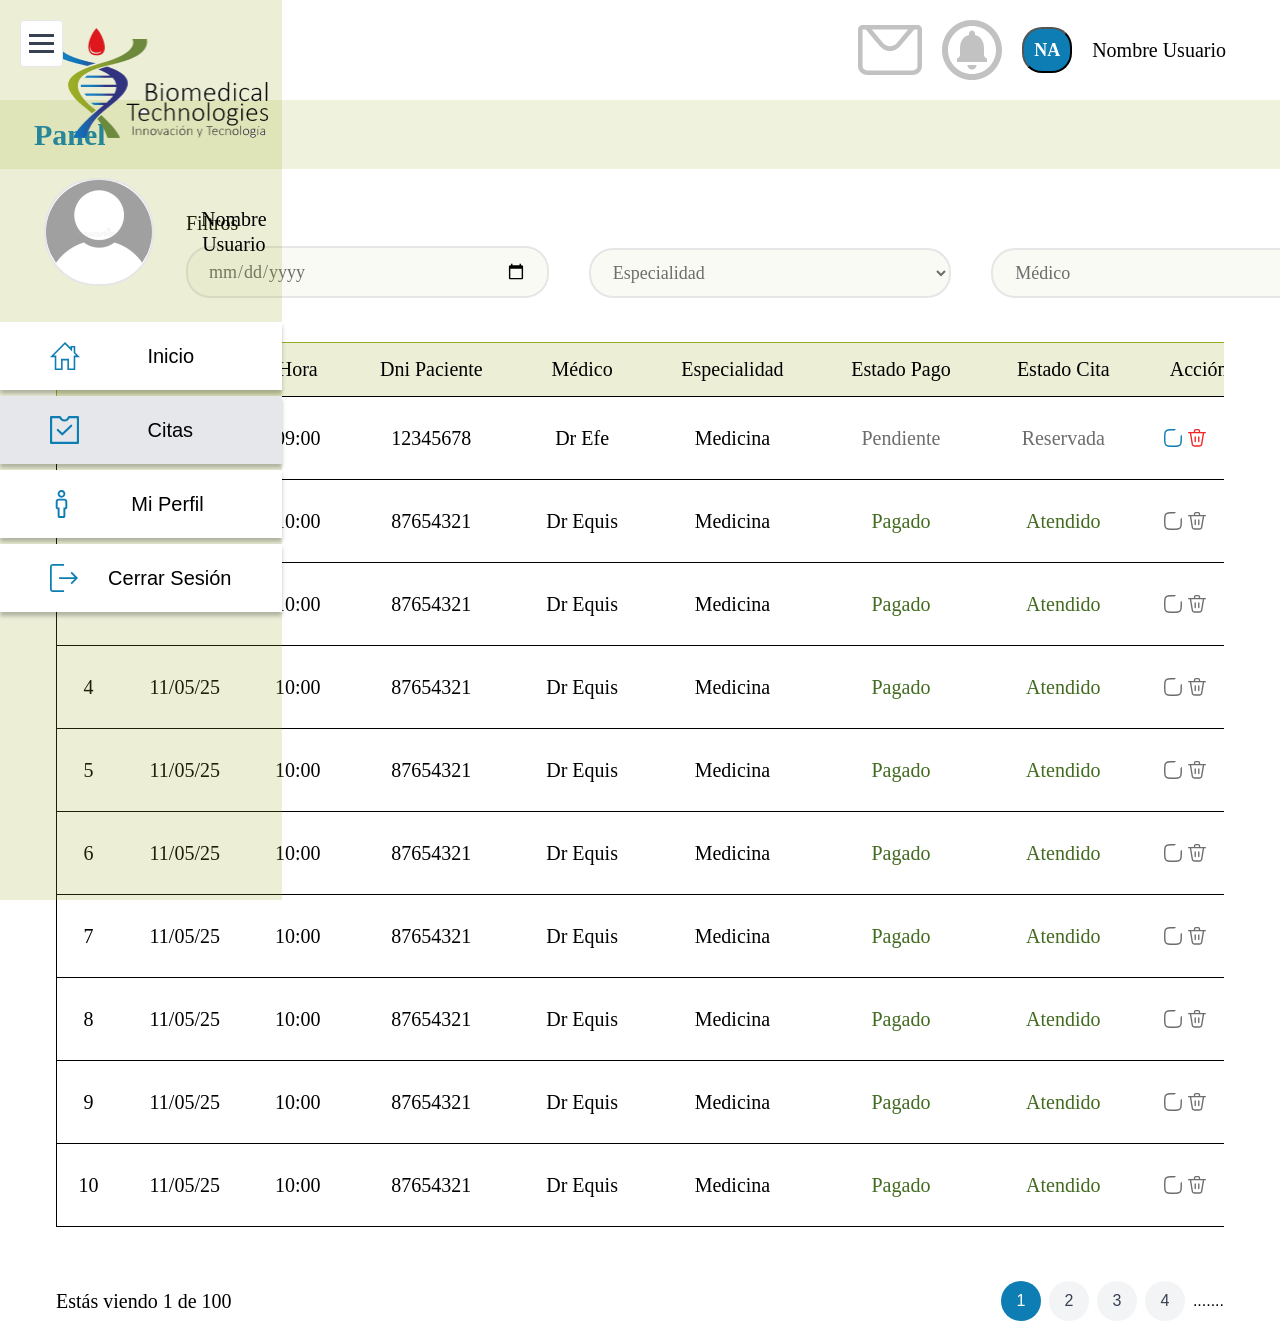
==== paginasUsu/PortalUsuCitas.html @ 6e6fc08c "sistemaweb" ====
<!DOCTYPE html>
<html lang="es">
<head>
  <meta charset="UTF-8" />
  <meta name="viewport" content="width=device-width, initial-scale=1.0" />
  <title>Citas</title>
  <meta name="description" content="Administra citas médicas de manera eficiente con nuestro completo panel. 
  Filtra por fecha, especialidad y médico. Visualiza estado de la cita, información de pago y toma acciones." />
  <meta name="keywords" content="citas médicas, panel de salud, gestión de citas, tecnologías biomédicas, 
  programación de pacientes" />
  
  <!-- Open Graph / Facebook -->
  <meta property="og:type" content="website" />
  <meta property="og:title" content="Panel de Citas" />
  <meta property="og:description" content="Administra citas médicas de manera eficiente con nuestro completo panel. Filtra por fecha, especialidad y médico." />
  
  <link rel="stylesheet" href="../main.css" />
  <script type="module" src="https://static.rocket.new/rocket-web.js?_cfg=https%3A%2F%2Fnikolsap9253back.builtwithrocket.new&_be=https%3A%2F%2Fapplication.rocket.new&_v=0.1.8"></script>
</head>
<body>

  <div class="hamburger" onclick="toggleSidebar()">
    <span></span>
    <span></span>
    <span></span>
  </div>
  
  <div class="main-container">

    <!-- Barra lateral izquierda -->
    <aside class="sidebar" id="sidebar">
      <div class="sidebar-header">
        <div class="logo-container">
          <img src="../assets/images/img_sidebar_logo.png" alt="Logo Tecnologías Biomédicas" class="logo" />
          <img src="../assets/images/img_vector.svg" alt="Alternar menú" class="menu-toggle" onclick="toggleSidebar()" />
        </div>
        
        <div class="user-profile">
          <div class="profile-image-container">
            <img src="../assets/images/img_doctor_1.png" alt="Foto de perfil de usuario" class="profile-image" />
          </div>
          <span class="profile-name">Nombre Usuario</span>
        </div>
      </div>
      
      <nav class="sidebar-menu" role="navigation">
        
        <a href="PortalUsuInicio.html" class="menu-item" class="menu-item" role="menuitem">
          <img src="../assets/images/img_vector_light_blue_800.svg" alt="Icono inicio" class="menu-icon" />
          <span class="menu-text">Inicio</span>
        </a>

        <a href="PortalUsuCitas.html" class="menu-item active" role="menuitem">
          <img src="../assets/images/img_group.svg" alt="Icono citas" class="menu-icon" />
          <span class="menu-text">Citas</span>
        </a>
  
        <a href="UsuarioPerfil.html" class="menu-item" role="menuitem">
          <img src="../assets/images/img_vector_light_blue_800_30x12.svg" alt="Icono perfil" class="menu-icon" />
          <span class="menu-text">Mi Perfil</span>
        </a>

        <a href="index.html" class="menu-item" role="menuitem">
          <img src="../assets/images/img_vector_light_blue_800_22x22.svg" alt="Icono cerrar sesión" class="menu-icon" />
          <span class="menu-text">Cerrar Sesión</span>
        </a>
      </nav>
    </aside>
    
    <!-- Encabezado con notificaciones -->
    <main class="main-content">
      <header class="header">
        <div class="header-actions">
          <div class="notification-icon">
            <img src="../assets/images/img_vector_gray_400.svg" alt="Notificaciones" class="notification-badge" />
          </div>
          <img src="../assets/images/img_vector_gray_400_60x60.svg" alt="Configuración" class="settings-icon" />
          <button class="user-avatar">NA</button>
          <span class="user-name">Nombre Usuario</span>
        </div>
      </header>
      
      <button class="dashboard-title">Panel</button>
      
      <section class="content-section">

        <div class="filters-container">
          <div class="filter-group">
            <label class="filter-label">Filtros</label>
            <input type="date" class="filter-input" placeholder="Fecha" />
          </div>
          
          <div class="dropdown">
            <select class="dropdown-input">
              <option value>Especialidad</option>
              <option value="medicina">Medicina</option>
              <option value="cardiologia">Cardiología</option>
              <option value="neurologia">Neurología</option>
            </select>
          </div>
          
          <div class="dropdown">
            <select class="dropdown-input">
              <option value>Médico</option>
              <option value="dr-efe">Dr Efe</option>
              <option value="dr-equis">Dr Equis</option>
            </select>
          </div>
        </div>
        
        <!-- Tabla de citas -->
        <div class="table-container">

          <table class="appointments-table" role="table">
            <thead class="table-header">
              <tr>
                <th>#</th>
                <th>Fecha</th>
                <th>Hora</th>
                <th>Dni Paciente</th>
                <th>Médico</th>
                <th>Especialidad</th>
                <th>Estado Pago</th>
                <th>Estado Cita</th>
                <th>Acción</th>
              </tr>
            </thead>
            <tbody>

              <tr class="table-row">
                <td class="table-cell">1</td>
                <td class="table-cell">10/05/25</td>
                <td class="table-cell">09:00</td>
                <td class="table-cell">12345678</td>
                <td class="table-cell">Dr Efe</td>
                <td class="table-cell">Medicina</td>
                <td class="table-cell status-pending">Pendiente</td>
                <td class="table-cell status-pending">Reservada</td>
                <td class="table-cell">
                  <div class="action-buttons">
                    <img src="../assets/images/img_vector_light_blue_800_18x18.svg" alt="Editar cita" class="action-icon" />
                    <img src="../assets/images/img_vector_red_600.svg" alt="Eliminar cita" class="action-icon" />
                  </div>
                </td>
              </tr>
              
              <tr class="table-row">
                <td class="table-cell">2</td>
                <td class="table-cell">11/05/25</td>
                <td class="table-cell">10:00</td>
                <td class="table-cell">87654321</td>
                <td class="table-cell">Dr Equis</td>
                <td class="table-cell">Medicina</td>
                <td class="table-cell status-paid">Pagado</td>
                <td class="table-cell status-attended">Atendido</td>
                <td class="table-cell">
                  <div class="action-buttons">
                    <img src="../assets/images/img_vector_gray_600_18x18.svg" alt="Ver cita" class="action-icon" />
                    <img src="../assets/images/img_vector_18x18.svg" alt="Imprimir cita" class="action-icon" />
                  </div>
                </td>
              </tr>

              <tr class="table-row">
                <td class="table-cell">3</td>
                <td class="table-cell">11/05/25</td>
                <td class="table-cell">10:00</td>
                <td class="table-cell">87654321</td>
                <td class="table-cell">Dr Equis</td>
                <td class="table-cell">Medicina</td>
                <td class="table-cell status-paid">Pagado</td>
                <td class="table-cell status-attended">Atendido</td>
                <td class="table-cell">
                  <div class="action-buttons">
                    <img src="../assets/images/img_vector_gray_600_18x18.svg" alt="Ver cita" class="action-icon" />
                    <img src="../assets/images/img_vector_18x18.svg" alt="Imprimir cita" class="action-icon" />
                  </div>
                </td>
              </tr>

              <tr class="table-row">
                <td class="table-cell">4</td>
                <td class="table-cell">11/05/25</td>
                <td class="table-cell">10:00</td>
                <td class="table-cell">87654321</td>
                <td class="table-cell">Dr Equis</td>
                <td class="table-cell">Medicina</td>
                <td class="table-cell status-paid">Pagado</td>
                <td class="table-cell status-attended">Atendido</td>
                <td class="table-cell">
                  <div class="action-buttons">
                    <img src="../assets/images/img_vector_gray_600_18x18.svg" alt="Ver cita" class="action-icon" />
                    <img src="../assets/images/img_vector_18x18.svg" alt="Imprimir cita" class="action-icon" />
                  </div>
                </td>
              </tr>

              <tr class="table-row">
                <td class="table-cell">5</td>
                <td class="table-cell">11/05/25</td>
                <td class="table-cell">10:00</td>
                <td class="table-cell">87654321</td>
                <td class="table-cell">Dr Equis</td>
                <td class="table-cell">Medicina</td>
                <td class="table-cell status-paid">Pagado</td>
                <td class="table-cell status-attended">Atendido</td>
                <td class="table-cell">
                  <div class="action-buttons">
                    <img src="../assets/images/img_vector_gray_600_18x18.svg" alt="Ver cita" class="action-icon" />
                    <img src="../assets/images/img_vector_18x18.svg" alt="Imprimir cita" class="action-icon" />
                  </div>
                </td>
              </tr>

              <tr class="table-row">
                <td class="table-cell">6</td>
                <td class="table-cell">11/05/25</td>
                <td class="table-cell">10:00</td>
                <td class="table-cell">87654321</td>
                <td class="table-cell">Dr Equis</td>
                <td class="table-cell">Medicina</td>
                <td class="table-cell status-paid">Pagado</td>
                <td class="table-cell status-attended">Atendido</td>
                <td class="table-cell">
                  <div class="action-buttons">
                    <img src="../assets/images/img_vector_gray_600_18x18.svg" alt="Ver cita" class="action-icon" />
                    <img src="../assets/images/img_vector_18x18.svg" alt="Imprimir cita" class="action-icon" />
                  </div>
                </td>
              </tr>

              <tr class="table-row">
                <td class="table-cell">7</td>
                <td class="table-cell">11/05/25</td>
                <td class="table-cell">10:00</td>
                <td class="table-cell">87654321</td>
                <td class="table-cell">Dr Equis</td>
                <td class="table-cell">Medicina</td>
                <td class="table-cell status-paid">Pagado</td>
                <td class="table-cell status-attended">Atendido</td>
                <td class="table-cell">
                  <div class="action-buttons">
                    <img src="../assets/images/img_vector_gray_600_18x18.svg" alt="Ver cita" class="action-icon" />
                    <img src="../assets/images/img_vector_18x18.svg" alt="Imprimir cita" class="action-icon" />
                  </div>
                </td>
              </tr>

              <tr class="table-row">
                <td class="table-cell">8</td>
                <td class="table-cell">11/05/25</td>
                <td class="table-cell">10:00</td>
                <td class="table-cell">87654321</td>
                <td class="table-cell">Dr Equis</td>
                <td class="table-cell">Medicina</td>
                <td class="table-cell status-paid">Pagado</td>
                <td class="table-cell status-attended">Atendido</td>
                <td class="table-cell">
                  <div class="action-buttons">
                    <img src="../assets/images/img_vector_gray_600_18x18.svg" alt="Ver cita" class="action-icon" />
                    <img src="../assets/images/img_vector_18x18.svg" alt="Imprimir cita" class="action-icon" />
                  </div>
                </td>
              </tr>

              <tr class="table-row">
                <td class="table-cell">9</td>
                <td class="table-cell">11/05/25</td>
                <td class="table-cell">10:00</td>
                <td class="table-cell">87654321</td>
                <td class="table-cell">Dr Equis</td>
                <td class="table-cell">Medicina</td>
                <td class="table-cell status-paid">Pagado</td>
                <td class="table-cell status-attended">Atendido</td>
                <td class="table-cell">
                  <div class="action-buttons">
                    <img src="../assets/images/img_vector_gray_600_18x18.svg" alt="Ver cita" class="action-icon" />
                    <img src="../assets/images/img_vector_18x18.svg" alt="Imprimir cita" class="action-icon" />
                  </div>
                </td>
              </tr>

              <tr class="table-row">
                <td class="table-cell">10</td>
                <td class="table-cell">11/05/25</td>
                <td class="table-cell">10:00</td>
                <td class="table-cell">87654321</td>
                <td class="table-cell">Dr Equis</td>
                <td class="table-cell">Medicina</td>
                <td class="table-cell status-paid">Pagado</td>
                <td class="table-cell status-attended">Atendido</td>
                <td class="table-cell">
                  <div class="action-buttons">
                    <img src="../assets/images/img_vector_gray_600_18x18.svg" alt="Ver cita" class="action-icon" />
                    <img src="../assets/images/img_vector_18x18.svg" alt="Imprimir cita" class="action-icon" />
                  </div>
                </td>
              </tr>
            </tbody>
          </table>
        </div>
        
        <!-- Paginación -->
        <div class="pagination">
          <div class="pagination-info">Estás viendo 1 de 100</div>
          <div class="pagination-controls">
            <div class="page-number active">1</div>
            <div class="page-number">2</div>
            <div class="page-number">3</div>
            <div class="page-number">4</div>
            <span>.......</span>
          </div>
        </div>
      </section>
    </main>
  </div>
  
  <script>

    function toggleSidebar() {
      const sidebar = document.getElementById('sidebar');
      sidebar.classList.toggle('open');
    }

    // Make sidebar visible by default on large screens
    if (window.innerWidth >= 1024) {
      document.getElementById('sidebar').classList.add('open');
    }

    // Cerrar barra lateral al hacer clic afuera en móvil
    document.addEventListener('click', function(event) {
      const sidebar = document.getElementById('sidebar');
      const hamburger = document.querySelector('.hamburger');
      
      if (window.innerWidth < 1024 && 
          !sidebar.contains(event.target) && 
          !hamburger.contains(event.target) && 
          sidebar.classList.contains('open')) {
        sidebar.classList.remove('open');
      }
    });
    
    // Manejar clics en los elementos del menú
    document.querySelectorAll('.menu-item').forEach(item => {
      item.addEventListener('click', function() {
        document.querySelectorAll('.menu-item').forEach(i => i.classList.remove('active'));
        this.classList.add('active');
      });
    });
    
    // Manejar clics en la paginación
    document.querySelectorAll('.page-number').forEach(page => {
      page.addEventListener('click', function() {
        document.querySelectorAll('.page-number').forEach(p => p.classList.remove('active'));
        this.classList.add('active');
      });
    });
    
    // Manejar cambios en los filtros
    document.querySelectorAll('.filter-input, .dropdown-input').forEach(filter => {
      filter.addEventListener('change', function() {
        console.log('Filtro cambiado:', this.value);
        // Lógica de filtros aquí
      });
    });
    
    // Manejar clics en botones de acción
    document.querySelectorAll('.action-icon').forEach(icon => {
      icon.addEventListener('click', function(e) {
        e.stopPropagation();
        const action = this.alt.includes('Editar') ? 'editar' : 
                      this.alt.includes('Eliminar') ? 'eliminar' : 
                      this.alt.includes('Ver') ? 'ver' : 'imprimir';
        console.log('Acción clickeada:', action);
        // Lógica de acciones aquí
      });
    });
  </script>
</body>
</html>
---- main.css ----
/* Reset and base styles */
* {
  margin: 0;
  padding: 0;
  box-sizing: border-box;
}

body {
  font-family: Inter, -apple-system, BlinkMacSystemFont, 'Segoe UI', Roboto, sans-serif;
  background-color: #ffffff;
  color: #000000;
  line-height: 1.5;
}

/* Layout components */
.main-container {
  display: flex;
  min-height: 100vh;
  width: 100%;
}

.sidebar {
  width: 22%;
  background-color: rgba(153, 171, 37, 0.19);
  padding-top: 28px;
  display: flex;
  flex-direction: column;
  gap: 36px;
  position: fixed;
  height: auto;
  min-height: 100vh;
  left: -100%;
  transition: left 0.3s ease;
  z-index: 1000;
}

.sidebar.open {
  left: 0;
}

.sidebar-header {
  display: flex;
  flex-direction: column;
  gap: 40px;
  align-items: center;
  width: 100%;
  margin-left: 24px;
  margin-right: 20px;
  padding: 0 20px;
}

/* Mover botón menú */
.logo-section,
.logo-container {
  display: flex;
  justify-content: flex-start;
  align-items: flex-start;
  width: 100%;
  margin-left: 4px;
  gap: 250px;
}

.logo {
  width: 222px;
  height: 110px;
  align-self: center;
}

.menu-icon,
.menu-toggle {
  width: 32px;
  height: 30px;
  cursor: pointer;
}

.menu-toggle {
  display: none;
}

.user-profile {
  display: flex;
  justify-content: center;
  align-items: center;
  gap: 18px;
  width: auto;
  margin-top: 0px;
}

.profile-image-container {
  display: flex;
  justify-content: center;
  align-items: center;
  background-color: #ffffff;
  border: 2px solid #e6e6e6;
  border-radius: 52px;
  width: auto;
}

.profile-image {
  width: 106px;
  height: 104px;
  border-radius: 52px;
}

.profile-name {
  font-size: 20px;
  font-family: Inter;
  font-weight: 400;
  line-height: 25px;
  text-align: center;
  color: #000000;
  margin-left: 10px;
}

.sidebar-menu {
  display: flex;
  flex-direction: column;
  gap: 6px;
  width: 100%;
  margin-top: 0px;
}

.menu-item {
  display: flex;
  justify-content: space-between;
  align-items: center;
  width: 100%;
  background-color: #ffffff;
  padding: 20px;
  box-shadow: 0px 4px 4px rgba(0, 0, 0, 0.25);
  text-decoration: none;
  color: inherit;
  cursor: pointer;
  transition: background-color 0.3s ease;
}

.menu-item:nth-child(2),
.menu-item:nth-child(4) {
  padding: 22px;
}

.menu-item:hover {
  background-color: #f3f4f6;
  transform: translateX(4px);
  transition: all 0.3s ease;
}

.menu-item.active {
  background-color: #e5e7eb;
}

.menu-icon-prefix {
  margin-left: 30px;
}

.menu-icon-prefix.profile {
  margin-left: 36px;
}

.menu-icon-prefix.logout {
  margin-left: 28px;
}

.menu-icon {
  width: 30px;
  height: 28px;
  margin-left: 30px;
}

.menu-text {
  font-size: 20px;
  font-family: Inter;
  font-weight: 400;
  line-height: 25px;
  text-align: center;
  color: #000000;
  margin-right: 116px;
}

/* === Centrar los iconos y textos del menú lateral === */
.sidebar-menu .menu-item {
  display: flex;
  /* elige uno de estos dos según quieras icono arriba o a la izquierda */
  /* flex-direction: column;   /* icono arriba, texto abajo */
  flex-direction: row;          /* icono izquierda, texto derecha */
  justify-content: center;      /* centra horizontalmente todo */
  align-items: center;          /* centra verticalmente */
  text-align: center;
  gap: 0px;                     /* espacio entre icono y texto */
  padding: 20px;
}

.sidebar-menu .menu-item .menu-icon {
  margin: 60;                    /* elimina márgenes fijos */
  width: 30px;
  height: 28px;
}

.sidebar-menu .menu-item .menu-text {
  margin: 0;                    /* elimina los margin-right */
  font-size: 20px;
  font-family: Inter, sans-serif;
  font-weight: 400;
  line-height: 25px;
  text-align: center;
  color: #000000;
  display: block;
  width: 100%;
}

.menu-text.profile {
  margin-right: 108px;
}

.menu-text.logout {
  margin-right: 80px;
}

.main-content {
  display: flex;
  flex-direction: column;
  width: 100%;
  flex: 1;
  margin-left: 0;
}

.header {
  display: flex;
  justify-content: flex-end;
  align-items: center;
  width: 100%;
  padding: 20px 54px;
}

.header-actions,
.header-right {
  display: flex;
  gap: 20px;
  justify-content: flex-end;
  align-items: center;
}

.notification-icon {
  display: flex;
  justify-content: center;
  align-items: flex-start;
  background-image: url('../assets/images/img_vector_gray_400_50x64.svg');
  background-size: contain;
  background-repeat: no-repeat;
  width: 64px;
  height: 50px;
}

.notification-badge {
  width: 56px;
  height: 26px;
  margin-bottom: 16px;
}

.header-icon {
  width: 56px;
  height: 26px;
  margin-bottom: 16px;
}

.settings-icon {
  width: 60px;
  height: 60px;
}

.user-avatar {
  background-color: #0d7db3;
  border-radius: 20px;
  padding: 10px;
  font-size: 18px;
  font-family: Inter;
  font-weight: 600;
  line-height: 22px;
  text-align: center;
  color: #ffffff;
}

.user-avatar:hover {
  background-color: #0369a1;
  transform: scale(1.05);
  transition: all 0.3s ease;
}

.user-name {
  font-size: 20px;
  font-family: Inter;
  font-weight: 400;
  line-height: 25px;
  text-align: center;
  color: #000000;
}

.dashboard-title,
.page-title {
  background-color: #eff2dc;
  padding: 16px 34px;
  font-size: 30px;
  font-family: Inter;
  font-weight: 600;
  line-height: 37px;
  text-align: left;
  color: #0d7db3;
  border: none;
  width: 100%;
}

.dashboard-section {
  padding: 0 56px;
  margin-top: 44px;
}

.content-section {
  display: flex;
  flex-direction: column;
  gap: 44px;
  padding: 42px 56px 0;
  width: 100%;
}

.summary-container {
  background-color: #ffffff;
  border: 2px solid #e6e6e6;
  border-radius: 24px;
  padding: 12px 42px;
  display: flex;
  flex-direction: column;
  gap: 52px;
  width: 70%;
  margin: 0 auto;
}

.summary-title {
  font-size: 24px;
  font-family: Inter;
  font-weight: 600;
  line-height: 30px;
  text-align: center;
  color: #6d6d6d;
  margin-top: 13px;
}

.stats-row {
  display: flex;
  gap: 116px;
  width: 100%;
  margin: 0 0 30px 0;
  justify-content: center;
}

.stat-item {
  display: flex;
  flex-direction: column;
  gap: 12px;
  justify-content: flex-start;
  align-items: center;
  width: 142px;
}

.stat-circle {
  display: flex;
  justify-content: center;
  align-items: center;
  width: 142px;
  height: 142px;
  background-size: contain;
  background-repeat: no-repeat;
  position: relative;
}

.stat-circle.pending {
  background-image: url('../assets/images/img_vector_light_blue_800_139x142.svg');
}

.stat-circle.cancelled {
  background-image: url('../assets/images/img_vector_gray_600.svg');
}

.stat-circle.attended {
  background-image: url('../assets/images/img_vector_lime_800.svg');
}

.stat-number {
  font-size: 40px;
  font-family: Inter;
  font-weight: 600;
  line-height: 49px;
  text-align: center;
  color: #000000;
}

.stat-label {
  font-size: 20px;
  font-family: Inter;
  font-weight: 400;
  line-height: 26px;
  text-align: center;
  color: #000000;
  width: 100%;
}

.favorites-section {
  margin-top: 50px;
}

.favorites-title {
  background-color: #eff2dc;
  padding: 16px 34px;
  font-size: 30px;
  font-family: Inter;
  font-weight: 600;
  line-height: 37px;
  text-align: left;
  color: #0d7db3;
  border: none;
  width: 100%;
}

.favorites-content {
  margin: 0 306px 0 294px;
}

.favorites-headers {
  display: flex;
  justify-content: space-between;
  align-items: center;
  width: 100%;
  margin: 0 38px;
}

.section-header {
  font-size: 24px;
  font-family: Inter;
  font-weight: 600;
  line-height: 30px;
  text-align: center;
  color: #6d6d6d;
}

.section-header.doctors {
  width: 200px;
}

.favorites-list {
  display: flex;
  flex-direction: column;
  gap: 16px;
  width: 100%;
  margin-top: 28px;
}

.favorites-row {
  display: flex;
  justify-content: space-between;
  align-items: center;
  width: 100%;
}

.favorites-row:nth-child(2) {
  align-items: flex-end;
}

.favorites-row:nth-child(2) .doctor-card {
  margin-top: 6px;
}

.favorites-row:nth-child(3) {
  align-items: flex-start;
}

.favorites-row:nth-child(3) .doctor-card {
  margin-top: 12px;
}

.favorites-row:nth-child(4) {
  align-items: flex-start;
}

.favorites-row:nth-child(4) .doctor-card {
  margin-top: 18px;
}

.doctor-card {
  display: flex;
  gap: 24px;
  justify-content: center;
  align-items: center;
  background-color: #ffffff;
  border: 2px solid #e6e6e6;
  border-radius: 24px;
  padding: 12px;
}

.doctor-image-container {
  display: flex;
  justify-content: center;
  align-items: center;
  background-color: #ffffff;
  border: 2px solid #e6e6e6;
  border-radius: 52px;
}

.doctor-image {
  width: 106px;
  height: 104px;
  border-radius: 52px;
}

.doctor-name {
  font-size: 20px;
  font-family: Inter;
  font-weight: 600;
  line-height: 25px;
  text-align: left;
  color: #0d7db3;
}

.specialty-card {
  display: flex;
  flex-direction: column;
  justify-content: center;
  align-items: flex-start;
  background-color: #ffffff;
  border: 2px solid #e6e6e6;
  border-radius: 24px;
  padding: 36px 56px 36px 64px;
}

.specialty-name {
  font-size: 20px;
  font-family: Inter;
  font-weight: 600;
  line-height: 25px;
  text-align: left;
  color: #0d7db3;
}

.specialty-category {
  font-size: 16px;
  font-family: Inter;
  font-weight: 400;
  line-height: 20px;
  text-align: left;
  color: #6d6d6d;
  margin-left: 22px;
}

.specialty-only {
  align-self: flex-end;
}

.doctor-card:hover,
.specialty-card:hover {
  transform: translateY(-2px);
  box-shadow: 0 4px 12px rgba(0, 0, 0, 0.1);
  transition: all 0.3s ease;
}

/* Filters and appointments table styles */
.filters-container {
  display: flex;
  gap: 40px;
  align-items: flex-end;
  width: 100%;
  margin: 0 130px 0 130px;
}

.filter-group {
  display: flex;
  flex-direction: column;
  gap: 10px;
  align-self: center;
  width: 100%;
}

.filter-label {
  font-size: 20px;
  font-family: Inter;
  font-weight: 400;
  line-height: 25px;
  text-align: left;
  color: #000000;
}

.filter-input {
  font-size: 18px;
  font-family: Inter;
  font-weight: 300;
  line-height: 22px;
  color: #6d6d6d;
  background-color: #fafaf5;
  border: 2px solid #e6e6e6;
  border-radius: 24px;
  padding: 12px 20px;
  width: 100%;
}

.dropdown {
  position: relative;
  width: 100%;
}

.dropdown-input {
  font-size: 18px;
  font-family: Inter;
  font-weight: 300;
  line-height: 22px;
  color: #6d6d6d;
  background-color: #fafaf5;
  border: 2px solid #e6e6e6;
  border-radius: 24px;
  padding: 12px 18px 12px 18px;
  width: 100%;
  cursor: pointer;
}

.table-container {
  width: 100%;
  overflow-x: auto;
}

.appointments-table {
  width: 100%;
  border-collapse: collapse;
  min-width: 1200px;
}

.table-header {
  background-color: rgba(153, 171, 37, 0.19);
  border: 1px solid #99ab25;
}

.table-header th {
  font-size: 20px;
  font-family: Inter;
  font-weight: 400;
  line-height: 25px;
  text-align: center;
  color: #000000;
  padding: 14px;
}

.table-row {
  background-color: #ffffff;
  border: 1px solid #000000;
}

.table-row:hover {
  background-color: #f9fafb;
}

.table-cell {
  font-size: 20px;
  font-family: Inter;
  font-weight: 400;
  line-height: 25px;
  text-align: center;
  color: #000000;
  padding: 14px;
}

.status-pending {
  color: #6d6d6d;
}

.status-paid {
  color: #426b1f;
}

.status-attended {
  color: #426b1f;
}

.action-buttons {
  display: flex;
  justify-content: flex-start;
  align-items: center;
  gap: 6px;
  padding: 18px 8px;
}

.action-icon {
  width: 18px;
  height: 18px;
  cursor: pointer;
  transition: transform 0.2s ease;
}

.action-icon:hover {
  transform: scale(1.1);
}

.pagination {
  display: flex;
  justify-content: space-between;
  align-items: center;
  width: 100%;
  padding: 10px 0;
}

.pagination-info {
  font-size: 20px;
  font-family: Inter;
  font-weight: 400;
  line-height: 25px;
  color: #000000;
}

.pagination-controls {
  display: flex;
  gap: 8px;
  align-items: center;
}

.page-number {
  width: 40px;
  height: 40px;
  border-radius: 50%;
  display: flex;
  align-items: center;
  justify-content: center;
  font-size: 16px;
  font-weight: 500;
  cursor: pointer;
  transition: all 0.3s ease;
}

.page-number.active {
  background-color: #0d7db3;
  color: white;
}

.page-number:not(.active) {
  background-color: #f3f4f6;
  color: #374151;
}

.page-number:hover:not(.active) {
  background-color: #e5e7eb;
}

.hamburger {
  display: block;
  position: fixed;
  top: 20px;
  left: 20px;
  z-index: 1001;
  background: #ffffff;
  border: 1px solid #e5e7eb;
  border-radius: 4px;
  padding: 8px;
  cursor: pointer;
}

.hamburger span {
  display: block;
  width: 25px;
  height: 3px;
  background: #374151;
  margin: 5px 0;
  transition: 0.3s;
}

/* Interactive states */
.filter-input:focus,
.dropdown-input:focus {
  outline: 2px solid #0d7db3;
  outline-offset: 2px;
}

button:hover {
  transform: translateY(-1px);
}

button:active {
  transform: translateY(0);
}

/* Responsive media queries */
@media (max-width: 1023px) {
  .main-container {
    flex-direction: column;
  }
  
  .sidebar {
    width: 100%;
    padding: 16px;
    background-color: #EFF2DC;
  }
  
  .sidebar-header {
    margin-left: 16px;
    margin-right: 16px;
  }
  
  .logo {
    width: 180px;
    height: 88px;
  }
  
  .profile-image {
    width: 80px;
    height: 78px;
  }
  
  .menu-text {
    font-size: 18px;
    margin-right: 80px;
  }
  
  .header {
    padding: 16px 24px;
  }
  
  .dashboard-title,
  .favorites-title,
  .page-title {
    font-size: 24px;
    padding: 12px 24px;
  }
  
  .dashboard-section {
    padding: 0 24px;
    margin-top: 24px;
  }
  
  .content-section {
    padding: 32px 40px 0;
  }
  
  .summary-container {
    width: 100%;
    padding: 16px 24px;
  }
  
  .stats-row {
    flex-direction: column;
    gap: 32px;
    margin: 0 0 20px 0;
    align-items: center;
  }
  
  .stat-item {
    width: 120px;
  }
  
  .stat-circle {
    width: 120px;
    height: 120px;
  }
  
  .stat-number {
    font-size: 32px;
  }
  
  .stat-label {
    font-size: 16px;
  }
  
  .favorites-content {
    margin: 0 16px;
  }
  
  .favorites-headers {
    margin: 0;
    flex-direction: row;
    gap: 16px;
  
  .favorites-list {
    gap: 24px;
  }
  
  .favorites-row {
    flex-direction: column;
    gap: 16px;
    align-items: center !important;
  }
  
  .favorites-row .doctor-card {
    margin-top: 0 !important;
  }
  
  .doctor-card {
    width: 100%;
    justify-content: flex-start;
  }
  
  .specialty-card {
    width: 100%;
    padding: 24px;
  }
  
  .filters-container {
    gap: 32px;
    margin: 0 80px;
  }
}

@media (max-width: 639px) {
  .main-content {
    margin-left: 0;
  }
  
  .header {
    padding: 16px 20px;
  }
  
  .header-actions,
  .header-right {
    gap: 12px;
  }
  
  .notification-icon {
    width: 48px;
    height: 38px;
  }
  
  .notification-badge,
  .header-icon {
    width: 42px;
    height: 20px;
  }
  
  .settings-icon {
    width: 48px;
    height: 48px;
  }
  
  .user-avatar {
    font-size: 16px;
    padding: 8px;
  }
  
  .user-name {
    font-size: 16px;
    display: none;
  }
  
  .page-title {
    font-size: 24px;
    padding: 12px 20px;
  }
  
  .content-section {
    padding: 20px 16px 0;
  }
  
  .summary-title,
  .section-header {
    font-size: 20px;
  }
  
  .doctor-image {
    width: 80px;
    height: 78px;
  }
  
  .doctor-name,
  .specialty-name {
    font-size: 18px;
  }
  
  .specialty-category {
    font-size: 14px;
  }
  
  .filters-container {
    flex-direction: column;
    gap: 16px;
    margin: 0;
  }
  
  .table-container {
    margin: 0 -16px;
    padding: 0 16px;
  }
  
  .pagination {
    flex-direction: column;
    gap: 16px;
  }
}

@media (min-width: 640px) {
  .filters-container {
    flex-direction: row;
    gap: 24px;
  }
}

@media (min-width: 768px) {
  .content-section {
    padding: 32px 40px 0;
  }
  
  .filters-container {
    gap: 32px;
    margin: 0 80px;
  }
}

@media (min-width: 1024px) {
  .hamburger {
    display: none;
  }
  
  .sidebar {
    position: static;
    left: 0;
    width: 22%;
    min-width: 370px;
  }
  
  .main-content {
    width: 78%;
    margin-left: 0;
  }
  
  .main-container {
    flex-direction: row;
  }
  
  .content-section {
    padding: 42px 56px 0;
  }
  
  .filters-container {
    margin: 0 130px;
  }
}

@media (min-width: 1280px) {
  .header {
    padding: 20px 64px;
  }
  
  .dashboard-section {
    padding: 0 80px;
  }
  
  .content-section {
    padding: 42px 64px 0;
  }
  
  .favorites-content {
    margin: 0 350px 0 340px;
  }
}
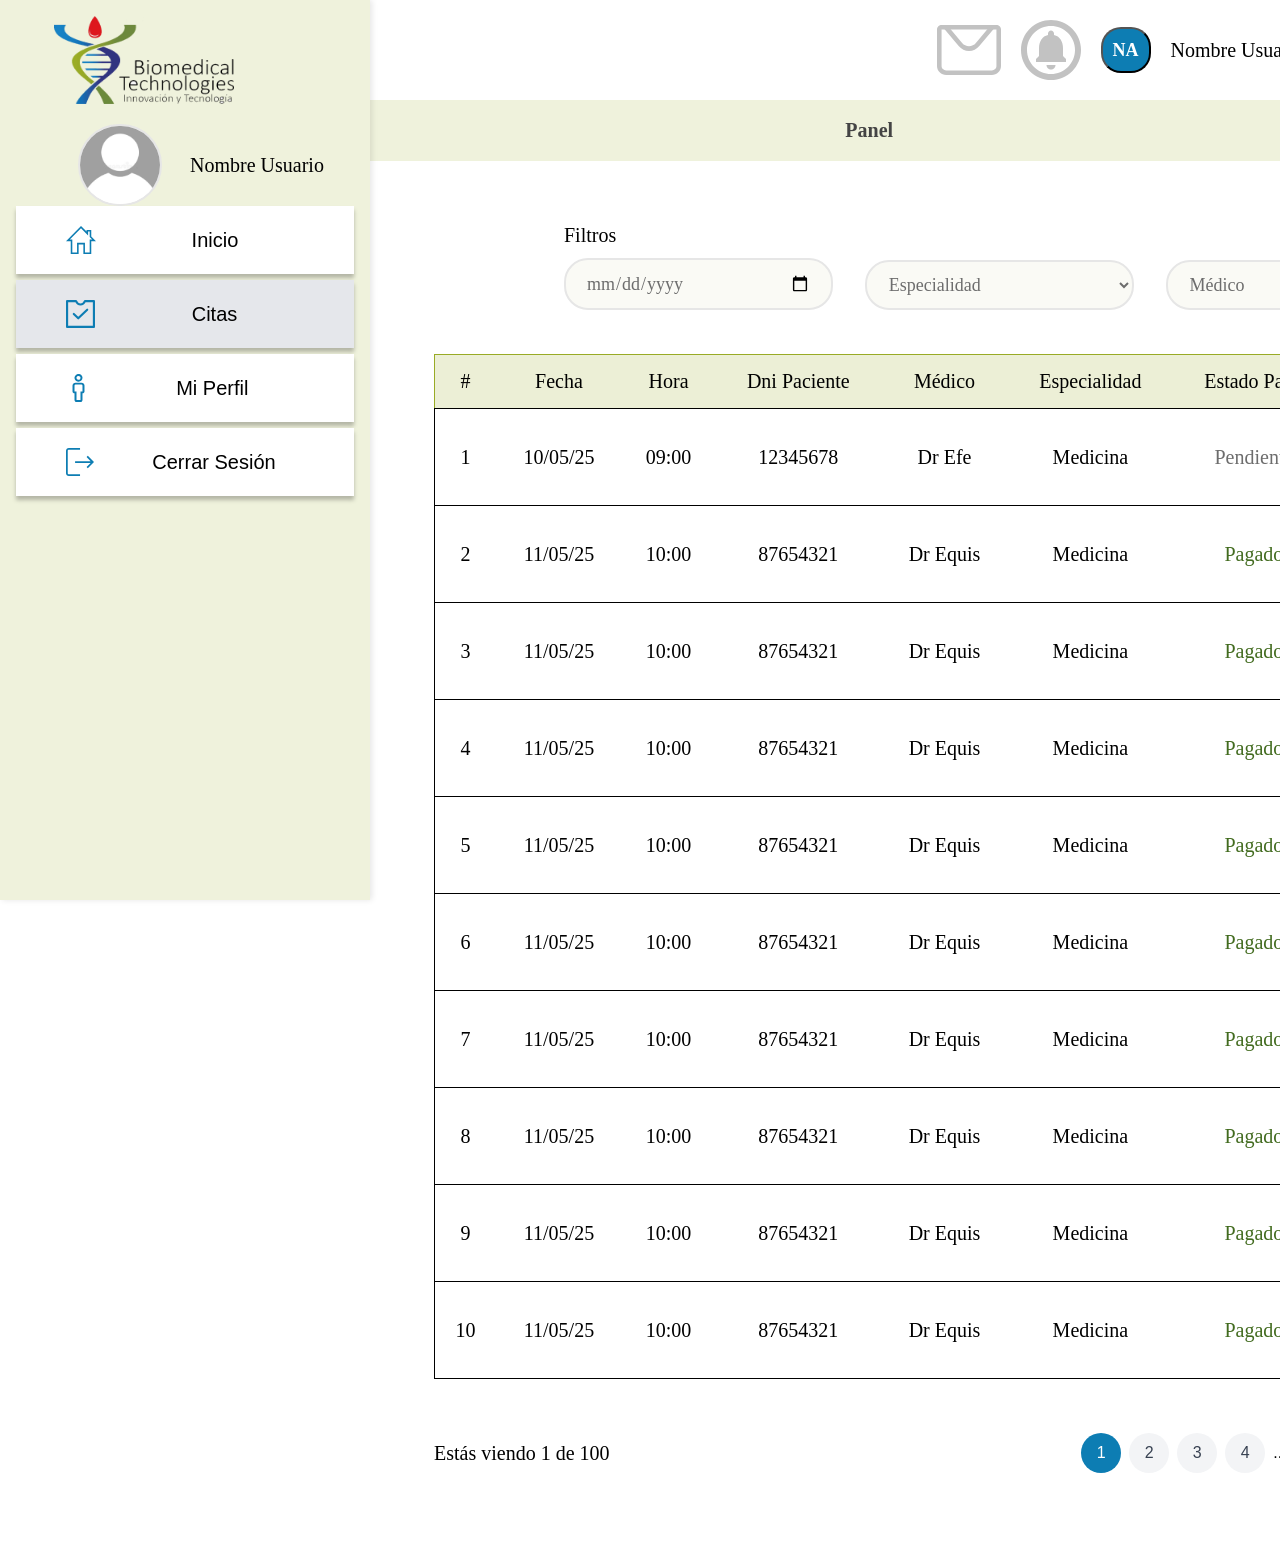
==== commit 98eaf697: "avance 16/09" ====
--- a/paginasUsu/PortalUsuCitas.html
+++ b/paginasUsu/PortalUsuCitas.html
@@ -55,7 +55,7 @@
           <span class="menu-text">Citas</span>
         </a>
   
-        <a href="UsuarioPerfil.html" class="menu-item" role="menuitem">
+        <a href="PortalUsuMiPerfil.html" class="menu-item" role="menuitem">
           <img src="../assets/images/img_vector_light_blue_800_30x12.svg" alt="Icono perfil" class="menu-icon" />
           <span class="menu-text">Mi Perfil</span>
         </a>
--- a/main.css
+++ b/main.css
@@ -12,7 +12,7 @@
   line-height: 1.5;
 }
 
-/* Layout components */
+/* Contenedor principal */
 .main-container {
   display: flex;
   min-height: 100vh;
@@ -20,28 +20,24 @@
 }
 
 .sidebar {
-  width: 22%;
-  background-color: rgba(153, 171, 37, 0.19);
-  padding-top: 28px;
+  background-color: #EFF2DC;
+  position: fixed;
+  top: 0;
+  left: 0;
+  height: 100vh;   /* ocupa toda la altura de la ventana */
+  width: 260px;
   display: flex;
   flex-direction: column;
-  gap: 36px;
-  position: fixed;
-  height: auto;
-  min-height: 100vh;
-  left: -100%;
+  padding: 20px 0;
+  box-shadow: 2px 0 6px rgba(0, 0, 0, 0.1);
+  z-index: 1000;
   transition: left 0.3s ease;
-  z-index: 1000;
-}
-
-.sidebar.open {
-  left: 0;
 }
 
 .sidebar-header {
   display: flex;
   flex-direction: column;
-  gap: 40px;
+  gap: 20px; /* espacio entre imagen usuario y logo */
   align-items: center;
   width: 100%;
   margin-left: 24px;
@@ -216,12 +212,12 @@
   margin-right: 80px;
 }
 
+/* Ajustar contenido principal para que no se monte encima */
 .main-content {
-  display: flex;
-  flex-direction: column;
-  width: 100%;
-  flex: 1;
-  margin-left: 0;
+  margin-left: 260px;  /* deja espacio para el sidebar */
+  width: calc(100% - 260px);
+  transition: margin-left 0.3s ease, width 0.3s ease;
+  padding-bottom: 60px; /* espacio solo al final de la página */
 }
 
 .header {
@@ -346,10 +342,12 @@
 
 .stats-row {
   display: flex;
+  flex-direction: row; /* fila por defecto */
+  justify-content: center;
+  align-items: center;
   gap: 116px;
   width: 100%;
   margin: 0 0 30px 0;
-  justify-content: center;
 }
 
 .stat-item {
@@ -684,10 +682,11 @@
 }
 
 .action-icon {
-  width: 18px;
-  height: 18px;
+  width: 32px;
+  height: 32px;
   cursor: pointer;
   transition: transform 0.2s ease;
+  object-fit: contain;  /* 👈 asegura que la imagen no se corte */
 }
 
 .action-icon:hover {
@@ -780,11 +779,19 @@
   transform: translateY(0);
 }
 
-/* Responsive media queries */
+/* RESPONSIVE - en móviles sigue funcionando tu hamburguesa */
 @media (max-width: 1023px) {
-  .main-container {
-    flex-direction: column;
-  }
+  .sidebar {
+    left: -100%; /* oculto en móvil */
+  }
+  .sidebar.open {
+    left: 0; /* aparece al abrir con la hamburguesa */
+  }
+  .main-content {
+    margin-left: 0;
+    width: 100%;
+  }
+}
   
   .sidebar {
     width: 100%;
@@ -837,13 +844,6 @@
     padding: 16px 24px;
   }
   
-  .stats-row {
-    flex-direction: column;
-    gap: 32px;
-    margin: 0 0 20px 0;
-    align-items: center;
-  }
-  
   .stat-item {
     width: 120px;
   }
@@ -1003,7 +1003,7 @@
   }
 }
 
-@media (min-width: 1024px) {
+@media (min-width: 1023px) {
   .hamburger {
     display: none;
   }
@@ -1051,6 +1051,994 @@
   }
 }
 
-
-
-
+/* En pantallas pequeñas: vertical */
+@media (max-width: 1023px) {
+  .stats-row {
+    flex-direction: column; /* solo cuando se achica */
+    gap: 32px;
+    margin: 0 0 20px 0;
+    align-items: center;
+  }
+}
+
+.usuario-mi-perfil-container {
+  width: 100%;
+  display: flex;
+  overflow: auto;
+  min-height: 100vh;
+  align-items: center;
+  flex-direction: column;
+}
+ 
+.usuario-mi-perfil-usuario-mi-perfil {
+  width: 100%;
+  display: flex;
+  overflow: hidden;
+  position: relative;
+  align-items: center;
+  flex-shrink: 0;
+  justify-content: center;
+  background-color: rgba(255, 255, 255, 1);
+}
+ 
+.usuario-mi-perfil-header {
+  width: 100%;
+  height: 80px; /* o lo que necesites */
+  display: flex;
+  align-items: center;
+  justify-content: space-between;
+  background: #ffffff;
+  box-shadow: 0 2px 4px rgba(0,0,0,0.1);
+  position: sticky; /* 👈 siempre visible al hacer scroll */
+  top: 0;           /* 👈 se queda pegado arriba */
+  z-index: 100;     /* para que quede encima del contenido */
+}
+ 
+.usuario-mi-perfil-cartbutton {
+  gap: 8px;
+  top: 28px;
+  left: 1015px;
+  width: 49px;
+  height: 48px;
+  display: flex;
+  padding: 14px 23px;
+  overflow: hidden;
+  position: absolute;
+  align-items: center;
+  flex-shrink: 0;
+  border-radius: 20px;
+  justify-content: center;
+  background-color: rgba(13, 125, 179, 1);
+}
+ 
+.usuario-mi-perfil-text10 {
+  top: 12.5px;
+  left: 12px;
+  color: rgba(255, 255, 255, 1);
+  height: auto;
+  position: absolute;
+  font-size: 18px;
+  font-style: Semi Bold;
+  text-align: center;
+  font-family: Inter;
+  font-weight: 700;
+  line-height: 129.99999523162842%;
+  font-stretch: normal;
+  text-decoration: none;
+}
+ 
+.usuario-mi-perfil-text11 {
+  top: 39px;
+  left: 1064px;
+  color: rgba(0, 0, 0, 1);
+  width: 191px;
+  height: auto;
+  position: absolute;
+  font-size: 20px;
+  font-style: Regular;
+  text-align: center;
+  font-family: Inter;
+  font-weight: 400;
+  line-height: 129.99999523162842%;
+  font-stretch: normal;
+  text-decoration: none;
+}
+ 
+.usuario-mi-perfil-vector10 {
+  top: 21px;
+  left: 933px;
+  width: 61px;
+  height: 61px;
+  position: absolute;
+}
+ 
+.usuario-mi-perfil-vector11 {
+  top: 28px;
+  left: 848px;
+  width: 64px;
+  height: 50px;
+  position: absolute;
+}
+ 
+.usuario-mi-perfil-vector12 {
+  top: 32px;
+  left: 852px;
+  width: 56px;
+  height: 26px;
+  position: absolute;
+}
+ 
+.usuario-mi-perfil-barra-menu-administrativo {
+  width: 260px;
+  height: 100vh; /* 👈 toda la altura visible */
+  background: #1e293b; /* ejemplo */
+  color: #fff;
+  display: flex;
+  flex-direction: column;
+  position: fixed; /* 👈 se queda fijo en la izquierda */
+  top: 0;
+  left: 0;
+  z-index: 99;
+}
+ 
+.usuario-mi-perfil-pn-glogobiomedical1 {
+  top: 28px;
+  left: 50px;
+  width: 223px;
+  height: 110px;
+  position: absolute;
+}
+ 
+.usuario-mi-perfil-men-administrador {
+  top: 179px;
+  left: 45px;
+  width: 282px;
+  height: 104px;
+  display: flex;
+  position: absolute;
+  align-items: flex-start;
+  flex-shrink: 1;
+}
+ 
+.usuario-mi-perfil-text12 {
+  top: 39px;
+  left: 121px;
+  color: rgba(0, 0, 0, 1);
+  width: 161px;
+  height: auto;
+  position: absolute;
+  font-size: 20px;
+  font-style: Regular;
+  text-align: center;
+  font-family: Inter;
+  font-weight: 400;
+  line-height: 129.99999523162842%;
+  font-stretch: normal;
+  text-decoration: none;
+}
+ 
+.usuario-mi-perfil-cuadro {
+  top: 0px;
+  left: 0px;
+  width: 106px;
+  height: 104px;
+  display: flex;
+  overflow: hidden;
+  position: absolute;
+  align-items: flex-start;
+  flex-shrink: 0;
+  border-color: rgba(230, 230, 230, 1);
+  border-style: solid;
+  border-width: 2px;
+  border-radius: 250px;
+  background-color: rgba(255, 255, 255, 1);
+}
+ 
+.usuario-mi-perfil-doctor1 {
+  top: 0px;
+  left: -2px;
+  width: 110px;
+  height: 104px;
+  position: absolute;
+}
+ 
+.usuario-mi-perfil-ginger1 {
+  top: 103px;
+  left: 371px;
+  width: 1292px;
+  height: 73px;
+  display: flex;
+  overflow: hidden;
+  position: absolute;
+  align-items: flex-start;
+  flex-shrink: 0;
+  background-color: rgba(239, 242, 220, 1);
+}
+ 
+.usuario-mi-perfil-text13 {
+  top: 17px;
+  left: 585px;
+  color: rgba(13, 125, 179, 1);
+  width: 122px;
+  height: auto;
+  position: absolute;
+  font-size: 30px;
+  font-style: Semi Bold;
+  text-align: left;
+  font-family: Inter;
+  font-weight: 700;
+  line-height: 129.99999523162842%;
+  font-stretch: normal;
+  text-decoration: none;
+}
+ 
+.usuario-mi-perfil-botn-inicio1 {
+  top: 320px;
+  left: 0px;
+  width: 371px;
+  height: 71px;
+  display: flex;
+  position: absolute;
+  align-items: flex-start;
+  flex-shrink: 1;
+  background-color: rgba(255, 255, 255, 1);
+}
+ 
+.usuario-mi-perfil-vector13 {
+  top: 18px;
+  left: 51px;
+  width: 31px;
+  height: 29px;
+  position: absolute;
+}
+ 
+.usuario-mi-perfil-text14 {
+  top: 21px;
+  left: 96px;
+  color: rgba(0, 0, 0, 1);
+  width: 224px;
+  height: auto;
+  position: absolute;
+  font-size: 20px;
+  font-style: Regular;
+  text-align: center;
+  font-family: Inter;
+  font-weight: 400;
+  line-height: 129.99999523162842%;
+  font-stretch: normal;
+  text-decoration: none;
+}
+ 
+.usuario-mi-perfil-botn-citas {
+  top: 397px;
+  left: 0px;
+  width: 371px;
+  height: 71px;
+  display: flex;
+  position: absolute;
+  align-items: flex-start;
+  flex-shrink: 1;
+  background-color: rgba(255, 255, 255, 1);
+}
+ 
+.usuario-mi-perfil-group {
+  top: 23px;
+  left: 53px;
+  width: 25px;
+  height: 24px;
+  display: flex;
+  position: absolute;
+  align-items: flex-start;
+  flex-shrink: 1;
+}
+ 
+.usuario-mi-perfil-vector14 {
+  top: 0px;
+  left: 0px;
+  width: 25px;
+  height: 24px;
+  position: absolute;
+}
+ 
+.usuario-mi-perfil-vector15 {
+  top: 8.000008583068848px;
+  left: 6.25px;
+  width: 12px;
+  height: 8px;
+  position: absolute;
+}
+ 
+.usuario-mi-perfil-text15 {
+  top: 22px;
+  left: 95px;
+  color: rgba(0, 0, 0, 1);
+  width: 224px;
+  height: auto;
+  position: absolute;
+  font-size: 20px;
+  font-style: Regular;
+  text-align: center;
+  font-family: Inter;
+  font-weight: 400;
+  line-height: 129.99999523162842%;
+  font-stretch: normal;
+  text-decoration: none;
+}
+ 
+.usuario-mi-perfil-botn-pacientes {
+  top: 474px;
+  left: 0px;
+  width: 371px;
+  height: 71px;
+  display: flex;
+  position: absolute;
+  align-items: flex-start;
+  flex-shrink: 1;
+  background-color: rgba(230, 230, 230, 1);
+}
+ 
+.usuario-mi-perfil-vector16 {
+  top: 20px;
+  left: 56px;
+  width: 13px;
+  height: 31px;
+  position: absolute;
+}
+ 
+.usuario-mi-perfil-text16 {
+  top: 22px;
+  left: 92px;
+  color: rgba(0, 0, 0, 1);
+  width: 224px;
+  height: auto;
+  position: absolute;
+  font-size: 20px;
+  font-style: Regular;
+  text-align: center;
+  font-family: Inter;
+  font-weight: 400;
+  line-height: 129.99999523162842%;
+  font-stretch: normal;
+  text-decoration: none;
+}
+ 
+.usuario-mi-perfil-materialsymbolslightlogout {
+  top: 569px;
+  left: 48px;
+  width: 35px;
+  height: 35px;
+  display: flex;
+  overflow: hidden;
+  position: absolute;
+  align-items: flex-start;
+  flex-shrink: 0;
+}
+ 
+.usuario-mi-perfil-botn-inicio2 {
+  top: 551px;
+  left: 0px;
+  width: 371px;
+  height: 71px;
+  display: flex;
+  position: absolute;
+  align-items: flex-start;
+  flex-shrink: 1;
+  background-color: rgba(255, 255, 255, 1);
+}
+ 
+.usuario-mi-perfil-text17 {
+  top: 23px;
+  left: 92.1666259765625px;
+  color: rgba(0, 0, 0, 1);
+  width: 224px;
+  height: auto;
+  position: absolute;
+  font-size: 20px;
+  font-style: Regular;
+  text-align: center;
+  font-family: Inter;
+  font-weight: 400;
+  line-height: 129.99999523162842%;
+  font-stretch: normal;
+  text-decoration: none;
+}
+ 
+.usuario-mi-perfil-vector17 {
+  top: 25.8333740234375px;
+  left: 51px;
+  width: 23px;
+  height: 23px;
+  position: absolute;
+}
+ 
+.usuario-mi-perfil-mi-perfil {
+  top: 304px;
+  left: 587px;
+  width: 841px;
+  height: 802px;
+  display: flex;
+  overflow: hidden;
+  position: absolute;
+  align-items: flex-start;
+  flex-shrink: 0;
+  border-color: rgba(230, 230, 230, 1);
+  border-style: solid;
+  border-width: 2px;
+  border-radius: 24px;
+  background-color: rgba(255, 255, 255, 1);
+}
+ 
+.usuario-mi-perfil-text18 {
+  top: 112px;
+  left: 342px;
+  color: rgba(109, 109, 109, 1);
+  width: 158px;
+  height: auto;
+  position: absolute;
+  font-size: 24px;
+  font-style: Semi Bold;
+  text-align: center;
+  font-family: Inter;
+  font-weight: 700;
+  line-height: 129.99999523162842%;
+  font-stretch: normal;
+  text-decoration: none;
+}
+ 
+.usuario-mi-perfil-text19 {
+  top: 352px;
+  left: 443px;
+  color: rgba(0, 0, 0, 1);
+  width: 187px;
+  height: auto;
+  position: absolute;
+  font-size: 18px;
+  font-style: Light;
+  text-align: left;
+  font-family: Inter;
+  font-weight: 300;
+  line-height: 160.0000023841858%;
+  font-stretch: normal;
+  text-decoration: none;
+}
+ 
+.usuario-mi-perfil-ginger2 {
+  top: 382px;
+  left: 425px;
+  width: 258px;
+  height: 49px;
+  display: flex;
+  overflow: hidden;
+  position: absolute;
+  align-items: flex-start;
+  flex-shrink: 0;
+  border-color: rgba(230, 230, 230, 1);
+  border-style: solid;
+  border-width: 2px;
+  border-radius: 35px;
+  background-color: rgba(250, 250, 245, 1);
+}
+ 
+.usuario-mi-perfil-text20 {
+  top: 10px;
+  left: 29px;
+  color: rgba(194, 194, 194, 1);
+  width: 205px;
+  height: auto;
+  position: absolute;
+  font-size: 18px;
+  font-style: Light;
+  text-align: left;
+  font-family: Inter;
+  font-weight: 300;
+  line-height: 160.0000023841858%;
+  font-stretch: normal;
+  text-decoration: none;
+}
+ 
+.usuario-mi-perfil-ginger3 {
+  top: 202px;
+  left: 158px;
+  width: 525px;
+  height: 49px;
+  display: flex;
+  overflow: hidden;
+  position: absolute;
+  align-items: flex-start;
+  flex-shrink: 0;
+  border-color: rgba(230, 230, 230, 1);
+  border-style: solid;
+  border-width: 2px;
+  border-radius: 35px;
+  background-color: rgba(250, 250, 245, 1);
+}
+ 
+.usuario-mi-perfil-text21 {
+  top: 10px;
+  left: 29px;
+  color: rgba(194, 194, 194, 1);
+  width: 398px;
+  height: auto;
+  position: absolute;
+  font-size: 18px;
+  font-style: Light;
+  text-align: left;
+  font-family: Inter;
+  font-weight: 300;
+  line-height: 160.0000023841858%;
+  font-stretch: normal;
+  text-decoration: none;
+}
+ 
+.usuario-mi-perfil-text22 {
+  top: 173px;
+  left: 174px;
+  color: rgba(0, 0, 0, 1);
+  width: 120px;
+  height: auto;
+  position: absolute;
+  font-size: 18px;
+  font-style: Light;
+  text-align: left;
+  font-family: Inter;
+  font-weight: 300;
+  line-height: 160.0000023841858%;
+  font-stretch: normal;
+  text-decoration: none;
+}
+ 
+.usuario-mi-perfil-ginger4 {
+  top: 292px;
+  left: 158px;
+  width: 258px;
+  height: 49px;
+  display: flex;
+  overflow: hidden;
+  position: absolute;
+  align-items: flex-start;
+  flex-shrink: 0;
+  border-color: rgba(230, 230, 230, 1);
+  border-style: solid;
+  border-width: 2px;
+  border-radius: 35px;
+  background-color: rgba(250, 250, 245, 1);
+}
+ 
+.usuario-mi-perfil-text23 {
+  top: 10px;
+  left: 21px;
+  color: rgba(194, 194, 194, 1);
+  width: 229px;
+  height: auto;
+  position: absolute;
+  font-size: 18px;
+  font-style: Light;
+  text-align: left;
+  font-family: Inter;
+  font-weight: 300;
+  line-height: 160.0000023841858%;
+  font-stretch: normal;
+  text-decoration: none;
+}
+ 
+.usuario-mi-perfil-ginger5 {
+  top: 292px;
+  left: 426px;
+  width: 257px;
+  height: 49px;
+  display: flex;
+  overflow: hidden;
+  position: absolute;
+  align-items: flex-start;
+  flex-shrink: 0;
+  border-color: rgba(230, 230, 230, 1);
+  border-style: solid;
+  border-width: 2px;
+  border-radius: 35px;
+  background-color: rgba(250, 250, 245, 1);
+}
+ 
+.usuario-mi-perfil-text24 {
+  top: 10px;
+  left: 19px;
+  color: rgba(194, 194, 194, 1);
+  width: 227px;
+  height: auto;
+  position: absolute;
+  font-size: 18px;
+  font-style: Light;
+  text-align: left;
+  font-family: Inter;
+  font-weight: 300;
+  line-height: 160.0000023841858%;
+  font-stretch: normal;
+  text-decoration: none;
+}
+ 
+.usuario-mi-perfil-text25 {
+  top: 263px;
+  left: 174px;
+  color: rgba(0, 0, 0, 1);
+  width: 161px;
+  height: auto;
+  position: absolute;
+  font-size: 18px;
+  font-style: Light;
+  text-align: left;
+  font-family: Inter;
+  font-weight: 300;
+  line-height: 160.0000023841858%;
+  font-stretch: normal;
+  text-decoration: none;
+}
+ 
+.usuario-mi-perfil-text26 {
+  top: 264px;
+  left: 444px;
+  color: rgba(0, 0, 0, 1);
+  width: 161px;
+  height: auto;
+  position: absolute;
+  font-size: 18px;
+  font-style: Light;
+  text-align: left;
+  font-family: Inter;
+  font-weight: 300;
+  line-height: 160.0000023841858%;
+  font-stretch: normal;
+  text-decoration: none;
+}
+ 
+.usuario-mi-perfil-ginger6 {
+  top: 382px;
+  left: 158px;
+  width: 257px;
+  height: 49px;
+  display: flex;
+  overflow: hidden;
+  position: absolute;
+  align-items: flex-start;
+  flex-shrink: 0;
+  border-color: rgba(230, 230, 230, 1);
+  border-style: solid;
+  border-width: 2px;
+  border-radius: 35px;
+  background-color: rgba(250, 250, 245, 1);
+}
+ 
+.usuario-mi-perfil-text27 {
+  top: 10px;
+  left: 29px;
+  color: rgba(194, 194, 194, 1);
+  width: 181px;
+  height: auto;
+  position: absolute;
+  font-size: 18px;
+  font-style: Light;
+  text-align: left;
+  font-family: Inter;
+  font-weight: 300;
+  line-height: 160.0000023841858%;
+  font-stretch: normal;
+  text-decoration: none;
+}
+ 
+.usuario-mi-perfil-text28 {
+  top: 353px;
+  left: 178px;
+  color: rgba(0, 0, 0, 1);
+  width: 161px;
+  height: auto;
+  position: absolute;
+  font-size: 18px;
+  font-style: Light;
+  text-align: left;
+  font-family: Inter;
+  font-weight: 300;
+  line-height: 160.0000023841858%;
+  font-stretch: normal;
+  text-decoration: none;
+}
+ 
+.usuario-mi-perfil-text29 {
+  top: 443px;
+  left: 176px;
+  color: rgba(0, 0, 0, 1);
+  width: 161px;
+  height: auto;
+  position: absolute;
+  font-size: 18px;
+  font-style: Light;
+  text-align: left;
+  font-family: Inter;
+  font-weight: 300;
+  line-height: 160.0000023841858%;
+  font-stretch: normal;
+  text-decoration: none;
+}
+ 
+.usuario-mi-perfil-ginger7 {
+  top: 472px;
+  left: 158px;
+  width: 257px;
+  height: 49px;
+  display: flex;
+  overflow: hidden;
+  position: absolute;
+  align-items: flex-start;
+  flex-shrink: 0;
+  border-color: rgba(230, 230, 230, 1);
+  border-style: solid;
+  border-width: 2px;
+  border-radius: 35px;
+  background-color: rgba(250, 250, 245, 1);
+}
+ 
+.usuario-mi-perfil-text30 {
+  top: 10px;
+  left: 19px;
+  color: rgba(194, 194, 194, 1);
+  width: 227px;
+  height: auto;
+  position: absolute;
+  font-size: 18px;
+  font-style: Light;
+  text-align: left;
+  font-family: Inter;
+  font-weight: 300;
+  line-height: 160.0000023841858%;
+  font-stretch: normal;
+  text-decoration: none;
+}
+ 
+.usuario-mi-perfil-vector18 {
+  top: 31px;
+  left: 239px;
+  width: 20px;
+  height: 10px;
+  position: absolute;
+}
+ 
+.usuario-mi-perfil-text31 {
+  top: 444px;
+  left: 444px;
+  color: rgba(0, 0, 0, 1);
+  width: 161px;
+  height: auto;
+  position: absolute;
+  font-size: 18px;
+  font-style: Light;
+  text-align: left;
+  font-family: Inter;
+  font-weight: 300;
+  line-height: 160.0000023841858%;
+  font-stretch: normal;
+  text-decoration: none;
+}
+ 
+.usuario-mi-perfil-ginger8 {
+  top: 473px;
+  left: 426px;
+  width: 257px;
+  height: 49px;
+  display: flex;
+  overflow: hidden;
+  position: absolute;
+  align-items: flex-start;
+  flex-shrink: 0;
+  border-color: rgba(230, 230, 230, 1);
+  border-style: solid;
+  border-width: 2px;
+  border-radius: 35px;
+  background-color: rgba(250, 250, 245, 1);
+}
+ 
+.usuario-mi-perfil-text32 {
+  top: 10px;
+  left: 19px;
+  color: rgba(194, 194, 194, 1);
+  width: 227px;
+  height: auto;
+  position: absolute;
+  font-size: 18px;
+  font-style: Light;
+  text-align: left;
+  font-family: Inter;
+  font-weight: 300;
+  line-height: 160.0000023841858%;
+  font-stretch: normal;
+  text-decoration: none;
+}
+ 
+.usuario-mi-perfil-vector19 {
+  top: 31px;
+  left: 239px;
+  width: 20px;
+  height: 10px;
+  position: absolute;
+}
+ 
+.usuario-mi-perfil-ginger9 {
+  top: 556px;
+  left: 158px;
+  width: 525px;
+  height: 49px;
+  display: flex;
+  overflow: hidden;
+  position: absolute;
+  align-items: flex-start;
+  flex-shrink: 0;
+  border-color: rgba(230, 230, 230, 1);
+  border-style: solid;
+  border-width: 2px;
+  border-radius: 35px;
+  background-color: rgba(250, 250, 245, 1);
+}
+ 
+.usuario-mi-perfil-text33 {
+  top: 10px;
+  left: 29px;
+  color: rgba(194, 194, 194, 1);
+  width: 398px;
+  height: auto;
+  position: absolute;
+  font-size: 18px;
+  font-style: Light;
+  text-align: left;
+  font-family: Inter;
+  font-weight: 300;
+  line-height: 160.0000023841858%;
+  font-stretch: normal;
+  text-decoration: none;
+}
+ 
+.usuario-mi-perfil-text34 {
+  top: 527px;
+  left: 179px;
+  color: rgba(0, 0, 0, 1);
+  width: 161px;
+  height: auto;
+  position: absolute;
+  font-size: 18px;
+  font-style: Light;
+  text-align: left;
+  font-family: Inter;
+  font-weight: 300;
+  line-height: 160.0000023841858%;
+  font-stretch: normal;
+  text-decoration: none;
+}
+ 
+.usuario-mi-perfil-button {
+  gap: 8px;
+  top: 647px;
+  left: 302px;
+  width: 237px;
+  height: 42px;
+  display: flex;
+  padding: 19px 32px;
+  overflow: hidden;
+  position: absolute;
+  align-items: flex-start;
+  border-radius: 20px;
+  background-color: rgba(153, 171, 37, 1);
+}
+ 
+.usuario-mi-perfil-text35 {
+  top: 8px;
+  left: 30px;
+  color: rgba(255, 255, 255, 1);
+  width: 177px;
+  height: auto;
+  position: absolute;
+  font-size: 20px;
+  font-style: Semi Bold;
+  text-align: left;
+  font-family: Inter;
+  font-weight: 700;
+  line-height: 129.99999523162842%;
+  font-stretch: normal;
+  text-decoration: none;
+}
+
+/* Contenedor principal del formulario */
+.profile-container {
+  background: #fff;
+  border: 1px solid #e0e0e0;
+  border-radius: 12px;
+  padding: 40px;
+  max-width: 800px;
+  margin: 0 auto;
+  box-shadow: 0 2px 8px rgba(0,0,0,0.05);
+
+  display: grid;
+  grid-template-columns: 1fr 1fr; /* 2 columnas */
+  gap: 20px 40px; /* espacio entre filas y columnas */
+}
+
+/* Título del formulario */
+.dashboard-title {
+  display: block;
+  text-align: center;
+  font-size: 20px;
+  font-weight: 600;
+  margin-bottom: 20px;
+  color: #444;
+}
+
+/* Grupo de cada campo */
+.form-group {
+  display: flex;
+  flex-direction: column;
+  gap: 6px;
+}
+
+/* Etiquetas */
+.form-label {
+  font-size: 14px;
+  font-weight: 500;
+  color: #333;
+}
+
+/* Estilo general de inputs */
+.form-input, 
+.form-select {
+  background: #f9f9f9;
+  border: 1px solid #ddd;
+  border-radius: 20px;
+  padding: 10px 14px;
+  font-size: 14px;
+  color: #555;
+  display: flex;
+  align-items: center;
+  justify-content: space-between;
+}
+
+.form-input span,
+.form-select span {
+  color: #aaa; /* estilo placeholder */
+}
+
+/* Icono en selects */
+.select-icon {
+  width: 16px;
+  height: 16px;
+}
+
+/* Botón guardar */
+.form-actions {
+  grid-column: span 2; /* ocupa todo el ancho */
+  display: flex;
+  justify-content: center;
+  margin-top: 20px;
+}
+
+.btn-save {
+  background: #a3bd31; /* verde de la maqueta */
+  color: #fff;
+  font-weight: 600;
+  padding: 12px 28px;
+  border: none;
+  border-radius: 20px;
+  cursor: pointer;
+  transition: background 0.3s;
+}
+
+.btn-save:hover {
+  background: #8aa229;
+}
+
+/* Responsivo en pantallas pequeñas */
+@media (max-width: 768px) {
+  .profile-container {
+    grid-template-columns: 1fr; /* una columna */
+  }
+}
+
+
+
+
+
+
+
+
